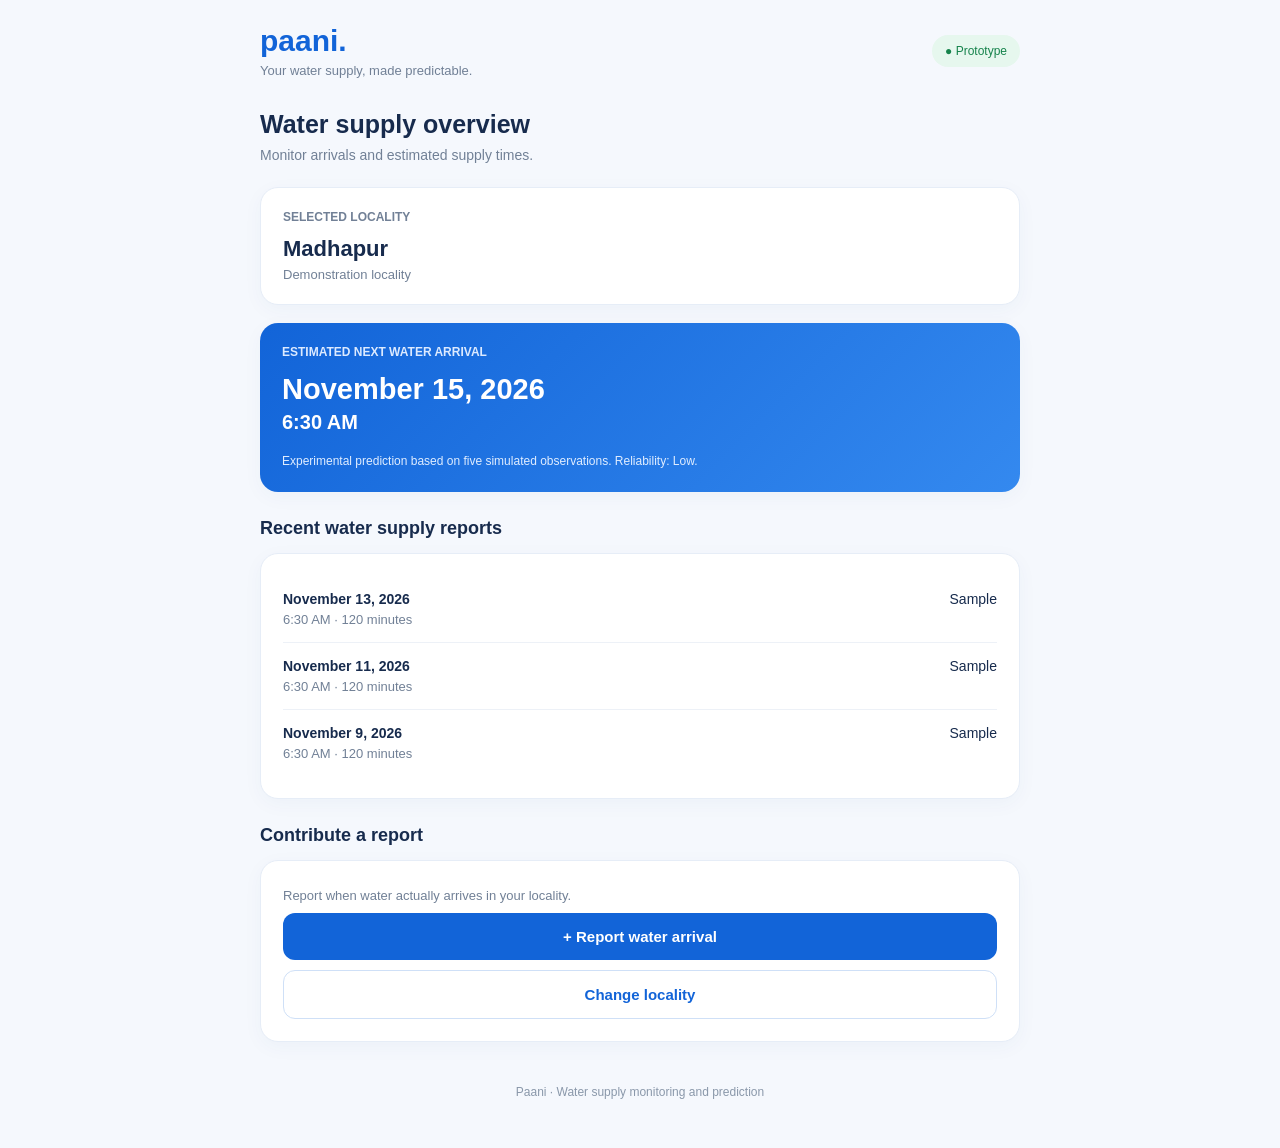
==== frontend/index.html @ 1136c748 "Create initial Paani frontend" ====
<!DOCTYPE html>
<html lang="en">
<head>
  <meta charset="UTF-8">
  <meta name="viewport" content="width=device-width, initial-scale=1.0">
  <meta name="theme-color" content="#f5f8fd">
  <title>Paani | Water Supply Tracker</title>

  <style>
    * {
      box-sizing: border-box;
      margin: 0;
      padding: 0;
    }

    body {
      font-family: Arial, sans-serif;
      background: #f5f8fd;
      color: #172b4d;
      padding: 24px 16px;
    }

    .container {
      max-width: 760px;
      margin: auto;
    }

    header {
      display: flex;
      justify-content: space-between;
      align-items: center;
      margin-bottom: 32px;
    }

    .brand {
      font-size: 30px;
      font-weight: bold;
      color: #1264d8;
    }

    .tagline, .muted {
      color: #718096;
      font-size: 13px;
      margin-top: 5px;
    }

    .status {
      background: #e6f7ee;
      color: #16834c;
      padding: 9px 13px;
      border-radius: 20px;
      font-size: 12px;
    }

    h1 {
      font-size: 25px;
      margin-bottom: 8px;
    }

    .intro {
      color: #718096;
      margin-bottom: 24px;
      font-size: 14px;
    }

    .card {
      background: white;
      border: 1px solid #e6edf7;
      border-radius: 18px;
      padding: 22px;
      margin-bottom: 18px;
      box-shadow: 0 5px 20px rgba(30,70,120,.04);
    }

    .label {
      color: #718096;
      font-size: 12px;
      font-weight: bold;
      margin-bottom: 12px;
    }

    .locality {
      font-size: 22px;
      font-weight: bold;
    }

    .prediction {
      background: linear-gradient(135deg, #1264d8, #3489ef);
      color: white;
      border: none;
    }

    .prediction .label {
      color: #dceaff;
    }

    .prediction h2 {
      font-size: 29px;
      margin: 14px 0 5px;
    }

    .time {
      font-size: 20px;
      font-weight: bold;
    }

    .note {
      color: #e0edff;
      font-size: 12px;
      line-height: 1.5;
      margin-top: 18px;
    }

    h3 {
      font-size: 18px;
      margin: 26px 0 14px;
    }

    .report {
      display: flex;
      justify-content: space-between;
      padding: 15px 0;
      border-bottom: 1px solid #edf1f7;
      font-size: 14px;
    }

    .report:last-child {
      border-bottom: none;
    }

    button {
      width: 100%;
      padding: 15px;
      background: #1264d8;
      color: white;
      border: none;
      border-radius: 12px;
      font-size: 15px;
      font-weight: bold;
      cursor: pointer;
      margin-top: 10px;
    }

    button.secondary {
      background: white;
      color: #1264d8;
      border: 1px solid #cfe0f7;
    }

    footer {
      text-align: center;
      color: #8a98aa;
      font-size: 12px;
      padding: 25px 0;
    }
  </style>
</head>

<body>
  <main class="container">

    <header>
      <div>
        <div class="brand">paani.</div>
        <div class="tagline">
          Your water supply, made predictable.
        </div>
      </div>
      <div class="status">● Prototype</div>
    </header>

    <section>
      <h1>Water supply overview</h1>
      <p class="intro">
        Monitor arrivals and estimated supply times.
      </p>
    </section>

    <section class="card">
      <div class="label">SELECTED LOCALITY</div>
      <div class="locality">Madhapur</div>
      <p class="muted">Demonstration locality</p>
    </section>

    <section class="card prediction">
      <div class="label">ESTIMATED NEXT WATER ARRIVAL</div>
      <h2>November 15, 2026</h2>
      <div class="time">6:30 AM</div>
      <p class="note">
        Experimental prediction based on five simulated
        observations. Reliability: Low.
      </p>
    </section>

    <h3>Recent water supply reports</h3>

    <section class="card">
      <div class="report">
        <div>
          <strong>November 13, 2026</strong>
          <p class="muted">6:30 AM · 120 minutes</p>
        </div>
        <span>Sample</span>
      </div>

      <div class="report">
        <div>
          <strong>November 11, 2026</strong>
          <p class="muted">6:30 AM · 120 minutes</p>
        </div>
        <span>Sample</span>
      </div>

      <div class="report">
        <div>
          <strong>November 9, 2026</strong>
          <p class="muted">6:30 AM · 120 minutes</p>
        </div>
        <span>Sample</span>
      </div>
    </section>

    <h3>Contribute a report</h3>

    <section class="card">
      <p class="muted">
        Report when water actually arrives in your locality.
      </p>

      <button onclick="alert('Report submission will be connected to the API soon.')">
        + Report water arrival
      </button>

      <button class="secondary"
        onclick="alert('Locality selection will be added soon.')">
        Change locality
      </button>
    </section>

    <footer>
      Paani · Water supply monitoring and prediction
    </footer>

  </main>
</body>
</html>
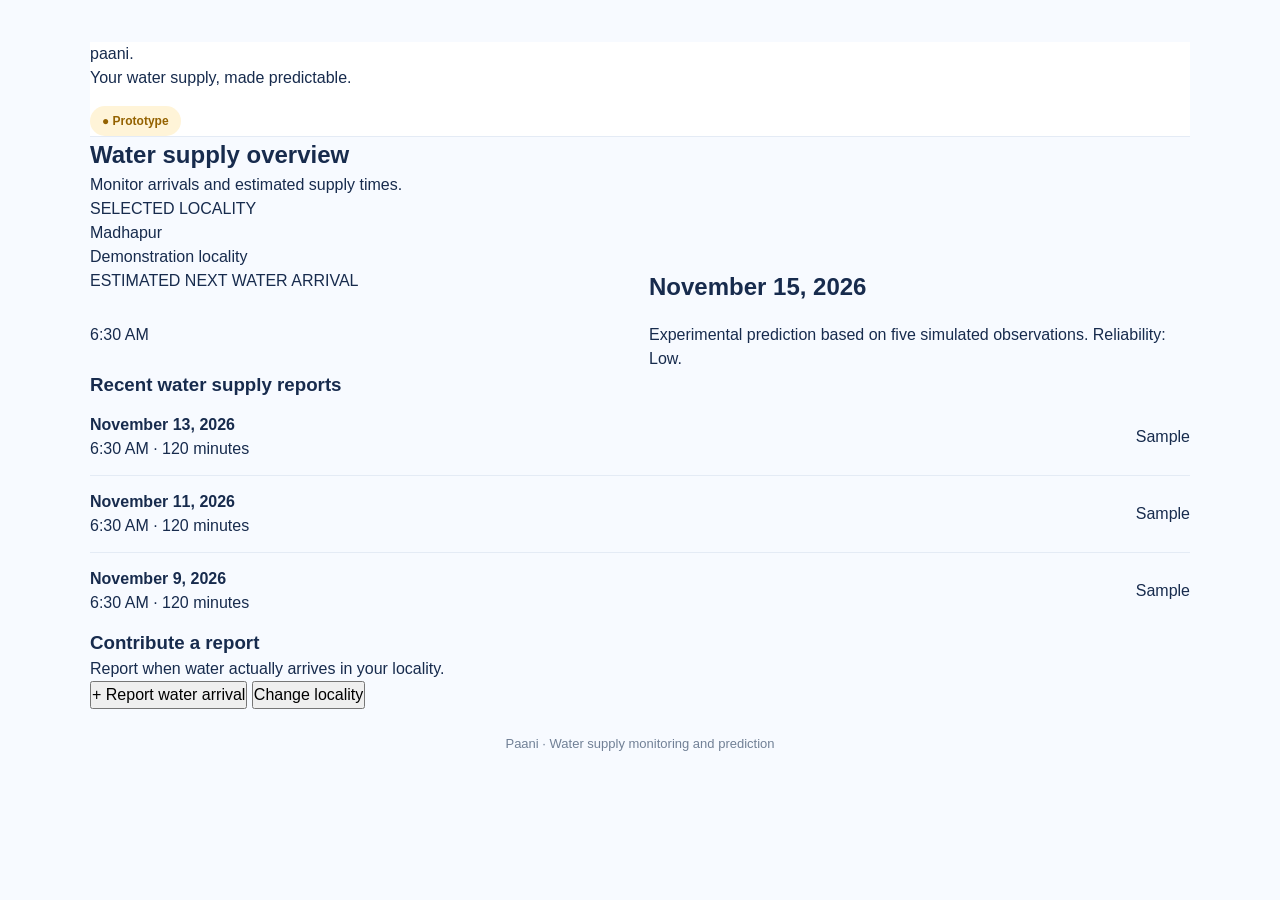
==== commit 6fbe5c56: "Connect external stylesheet" ====
--- a/frontend/index.html
+++ b/frontend/index.html
@@ -7,154 +7,7 @@
   <meta name="theme-color" content="#f5f8fd">
   <title>Paani | Water Supply Tracker</title>
 
-  <style>
-    * {
-      box-sizing: border-box;
-      margin: 0;
-      padding: 0;
-    }
-
-    body {
-      font-family: Arial, sans-serif;
-      background: #f5f8fd;
-      color: #172b4d;
-      padding: 24px 16px;
-    }
-
-    .container {
-      max-width: 760px;
-      margin: auto;
-    }
-
-    header {
-      display: flex;
-      justify-content: space-between;
-      align-items: center;
-      margin-bottom: 32px;
-    }
-
-    .brand {
-      font-size: 30px;
-      font-weight: bold;
-      color: #1264d8;
-    }
-
-    .tagline, .muted {
-      color: #718096;
-      font-size: 13px;
-      margin-top: 5px;
-    }
-
-    .status {
-      background: #e6f7ee;
-      color: #16834c;
-      padding: 9px 13px;
-      border-radius: 20px;
-      font-size: 12px;
-    }
-
-    h1 {
-      font-size: 25px;
-      margin-bottom: 8px;
-    }
-
-    .intro {
-      color: #718096;
-      margin-bottom: 24px;
-      font-size: 14px;
-    }
-
-    .card {
-      background: white;
-      border: 1px solid #e6edf7;
-      border-radius: 18px;
-      padding: 22px;
-      margin-bottom: 18px;
-      box-shadow: 0 5px 20px rgba(30,70,120,.04);
-    }
-
-    .label {
-      color: #718096;
-      font-size: 12px;
-      font-weight: bold;
-      margin-bottom: 12px;
-    }
-
-    .locality {
-      font-size: 22px;
-      font-weight: bold;
-    }
-
-    .prediction {
-      background: linear-gradient(135deg, #1264d8, #3489ef);
-      color: white;
-      border: none;
-    }
-
-    .prediction .label {
-      color: #dceaff;
-    }
-
-    .prediction h2 {
-      font-size: 29px;
-      margin: 14px 0 5px;
-    }
-
-    .time {
-      font-size: 20px;
-      font-weight: bold;
-    }
-
-    .note {
-      color: #e0edff;
-      font-size: 12px;
-      line-height: 1.5;
-      margin-top: 18px;
-    }
-
-    h3 {
-      font-size: 18px;
-      margin: 26px 0 14px;
-    }
-
-    .report {
-      display: flex;
-      justify-content: space-between;
-      padding: 15px 0;
-      border-bottom: 1px solid #edf1f7;
-      font-size: 14px;
-    }
-
-    .report:last-child {
-      border-bottom: none;
-    }
-
-    button {
-      width: 100%;
-      padding: 15px;
-      background: #1264d8;
-      color: white;
-      border: none;
-      border-radius: 12px;
-      font-size: 15px;
-      font-weight: bold;
-      cursor: pointer;
-      margin-top: 10px;
-    }
-
-    button.secondary {
-      background: white;
-      color: #1264d8;
-      border: 1px solid #cfe0f7;
-    }
-
-    footer {
-      text-align: center;
-      color: #8a98aa;
-      font-size: 12px;
-      padding: 25px 0;
-    }
-  </style>
+ <link rel="stylesheet" href="style.css">
 </head>
 
 <body>
--- a/frontend/style.css
+++ b/frontend/style.css
@@ -0,0 +1,221 @@
+
+* {
+    box-sizing: border-box;
+    margin: 0;
+    padding: 0;
+}
+
+:root {
+    --blue: #1769e0;
+    --dark-blue: #104da8;
+    --light-blue: #edf5ff;
+    --background: #f7faff;
+    --text: #172b4d;
+    --muted: #718096;
+    --white: #ffffff;
+    --border: #e4ebf5;
+    --green: #16865c;
+}
+
+body {
+    font-family: -apple-system, BlinkMacSystemFont, "Segoe UI", sans-serif;
+    background: var(--background);
+    color: var(--text);
+    line-height: 1.5;
+}
+
+button, select, input {
+    font: inherit;
+}
+
+button {
+    cursor: pointer;
+}
+
+.container {
+    width: min(1100px, 92%);
+    margin: 0 auto;
+}
+
+header {
+    background: var(--white);
+    border-bottom: 1px solid var(--border);
+}
+
+.navbar {
+    min-height: 72px;
+    display: flex;
+    align-items: center;
+    justify-content: space-between;
+    gap: 20px;
+}
+
+.logo {
+    color: var(--blue);
+    font-size: 25px;
+    font-weight: 800;
+    letter-spacing: -1px;
+}
+
+.nav-label {
+    color: var(--muted);
+    font-size: 14px;
+}
+
+main {
+    padding: 42px 0 60px;
+}
+
+.hero {
+    margin-bottom: 28px;
+}
+
+.hero h1 {
+    font-size: clamp(28px, 5vw, 40px);
+    letter-spacing: -1.5px;
+    margin-bottom: 8px;
+}
+
+.hero p {
+    color: var(--muted);
+}
+
+.panel {
+    background: var(--white);
+    border: 1px solid var(--border);
+    border-radius: 18px;
+    padding: 24px;
+    margin-bottom: 22px;
+    box-shadow: 0 5px 20px rgba(25, 55, 100, 0.04);
+}
+
+.panel h2 {
+    font-size: 19px;
+    margin-bottom: 16px;
+}
+
+.locality-select {
+    width: 100%;
+    max-width: 360px;
+    padding: 13px 14px;
+    border: 1px solid var(--border);
+    border-radius: 10px;
+    background: var(--white);
+    color: var(--text);
+}
+
+.prediction {
+    display: grid;
+    grid-template-columns: repeat(2, minmax(0, 1fr));
+    gap: 18px;
+}
+
+.prediction-item {
+    background: var(--light-blue);
+    border-radius: 14px;
+    padding: 20px;
+}
+
+.prediction-item span {
+    display: block;
+    color: var(--muted);
+    font-size: 13px;
+    margin-bottom: 8px;
+}
+
+.prediction-item strong {
+    font-size: clamp(20px, 4vw, 27px);
+    color: var(--blue);
+}
+
+.status {
+    display: inline-block;
+    margin-top: 16px;
+    padding: 6px 12px;
+    border-radius: 30px;
+    background: #fff4d8;
+    color: #946200;
+    font-size: 12px;
+    font-weight: 700;
+}
+
+.report-form {
+    display: grid;
+    gap: 14px;
+    max-width: 500px;
+}
+
+.report-form label {
+    font-size: 14px;
+    font-weight: 600;
+}
+
+.report-form input,
+.report-form select {
+    width: 100%;
+    padding: 12px;
+    border: 1px solid var(--border);
+    border-radius: 9px;
+    background: var(--white);
+}
+
+.primary-button {
+    background: var(--blue);
+    color: var(--white);
+    border: 0;
+    border-radius: 10px;
+    padding: 13px 18px;
+    font-weight: 700;
+}
+
+.primary-button:hover {
+    background: var(--dark-blue);
+}
+
+.report-list {
+    display: grid;
+    gap: 12px;
+}
+
+.report {
+    display: flex;
+    justify-content: space-between;
+    align-items: center;
+    gap: 12px;
+    padding: 14px 0;
+    border-bottom: 1px solid var(--border);
+}
+
+.report:last-child {
+    border-bottom: 0;
+}
+
+.report small {
+    color: var(--muted);
+}
+
+footer {
+    text-align: center;
+    color: var(--muted);
+    font-size: 13px;
+    padding: 25px 0;
+}
+
+@media (max-width: 600px) {
+    main {
+        padding-top: 28px;
+    }
+
+    .panel {
+        padding: 18px;
+    }
+
+    .prediction {
+        grid-template-columns: 1fr;
+    }
+
+    .report {
+        align-items: flex-start;
+        flex-direction: column;
+    }
+}
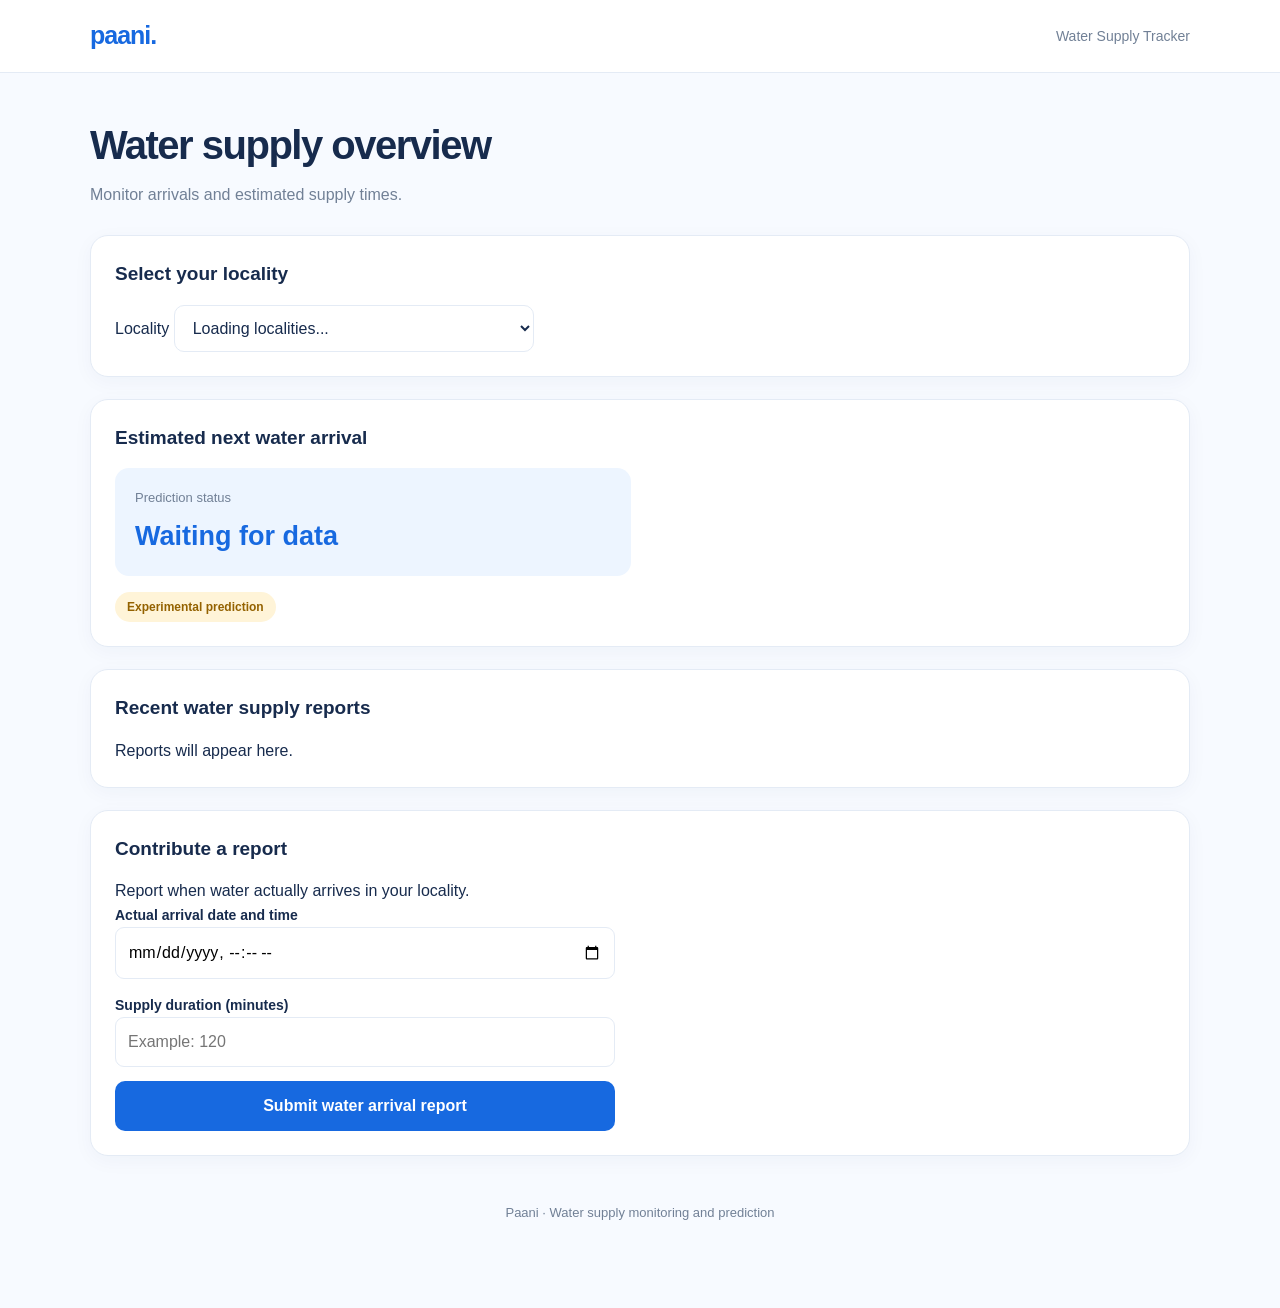
==== commit 86fc41bd: "Build interactive Paani frontend structure" ====
--- a/frontend/index.html
+++ b/frontend/index.html
@@ -2,99 +2,93 @@
 <!DOCTYPE html>
 <html lang="en">
 <head>
-  <meta charset="UTF-8">
-  <meta name="viewport" content="width=device-width, initial-scale=1.0">
-  <meta name="theme-color" content="#f5f8fd">
-  <title>Paani | Water Supply Tracker</title>
-
- <link rel="stylesheet" href="style.css">
+    <meta charset="UTF-8">
+    <meta name="viewport" content="width=device-width, initial-scale=1.0">
+    <meta name="theme-color" content="#f7faff">
+    <title>Paani | Water Supply Tracker</title>
+    <link rel="stylesheet" href="style.css">
 </head>
 
 <body>
-  <main class="container">
-
     <header>
-      <div>
-        <div class="brand">paani.</div>
-        <div class="tagline">
-          Your water supply, made predictable.
-        </div>
-      </div>
-      <div class="status">● Prototype</div>
+        <nav class="navbar container">
+            <div class="logo">paani.</div>
+            <div class="nav-label">Water Supply Tracker</div>
+        </nav>
     </header>
 
-    <section>
-      <h1>Water supply overview</h1>
-      <p class="intro">
-        Monitor arrivals and estimated supply times.
-      </p>
-    </section>
+    <main class="container">
 
-    <section class="card">
-      <div class="label">SELECTED LOCALITY</div>
-      <div class="locality">Madhapur</div>
-      <p class="muted">Demonstration locality</p>
-    </section>
+        <section class="hero">
+            <h1>Water supply overview</h1>
+            <p>Monitor arrivals and estimated supply times.</p>
+        </section>
 
-    <section class="card prediction">
-      <div class="label">ESTIMATED NEXT WATER ARRIVAL</div>
-      <h2>November 15, 2026</h2>
-      <div class="time">6:30 AM</div>
-      <p class="note">
-        Experimental prediction based on five simulated
-        observations. Reliability: Low.
-      </p>
-    </section>
+        <section class="panel">
+            <h2>Select your locality</h2>
+            <label for="locality-select">Locality</label>
+            <select id="locality-select" class="locality-select">
+                <option value="">Loading localities...</option>
+            </select>
+        </section>
 
-    <h3>Recent water supply reports</h3>
+        <section class="panel">
+            <h2>Estimated next water arrival</h2>
 
-    <section class="card">
-      <div class="report">
-        <div>
-          <strong>November 13, 2026</strong>
-          <p class="muted">6:30 AM · 120 minutes</p>
-        </div>
-        <span>Sample</span>
-      </div>
+            <div id="prediction" class="prediction">
+                <div class="prediction-item">
+                    <span>Prediction status</span>
+                    <strong>Waiting for data</strong>
+                </div>
+            </div>
 
-      <div class="report">
-        <div>
-          <strong>November 11, 2026</strong>
-          <p class="muted">6:30 AM · 120 minutes</p>
-        </div>
-        <span>Sample</span>
-      </div>
+            <div class="status">Experimental prediction</div>
+        </section>
 
-      <div class="report">
-        <div>
-          <strong>November 9, 2026</strong>
-          <p class="muted">6:30 AM · 120 minutes</p>
-        </div>
-        <span>Sample</span>
-      </div>
-    </section>
+        <section class="panel">
+            <h2>Recent water supply reports</h2>
+            <div id="reports" class="report-list">
+                <p>Reports will appear here.</p>
+            </div>
+        </section>
 
-    <h3>Contribute a report</h3>
+        <section class="panel">
+            <h2>Contribute a report</h2>
+            <p>Report when water actually arrives in your locality.</p>
 
-    <section class="card">
-      <p class="muted">
-        Report when water actually arrives in your locality.
-      </p>
+            <form id="report-form" class="report-form">
 
-      <button onclick="alert('Report submission will be connected to the API soon.')">
-        + Report water arrival
-      </button>
+                <div>
+                    <label for="arrival-time">Actual arrival date and time</label>
+                    <input
+                        type="datetime-local"
+                        id="arrival-time"
+                        required
+                    >
+                </div>
 
-      <button class="secondary"
-        onclick="alert('Locality selection will be added soon.')">
-        Change locality
-      </button>
-    </section>
+                <div>
+                    <label for="duration">Supply duration (minutes)</label>
+                    <input
+                        type="number"
+                        id="duration"
+                        min="1"
+                        required
+                        placeholder="Example: 120"
+                    >
+                </div>
 
-    <footer>
-      Paani · Water supply monitoring and prediction
-    </footer>
+                <button type="submit" class="primary-button">
+                    Submit water arrival report
+                </button>
 
-  </main>
+            </form>
+        </section>
+
+        <footer>
+            Paani · Water supply monitoring and prediction
+        </footer>
+
+    </main>
 </body>
 </html>
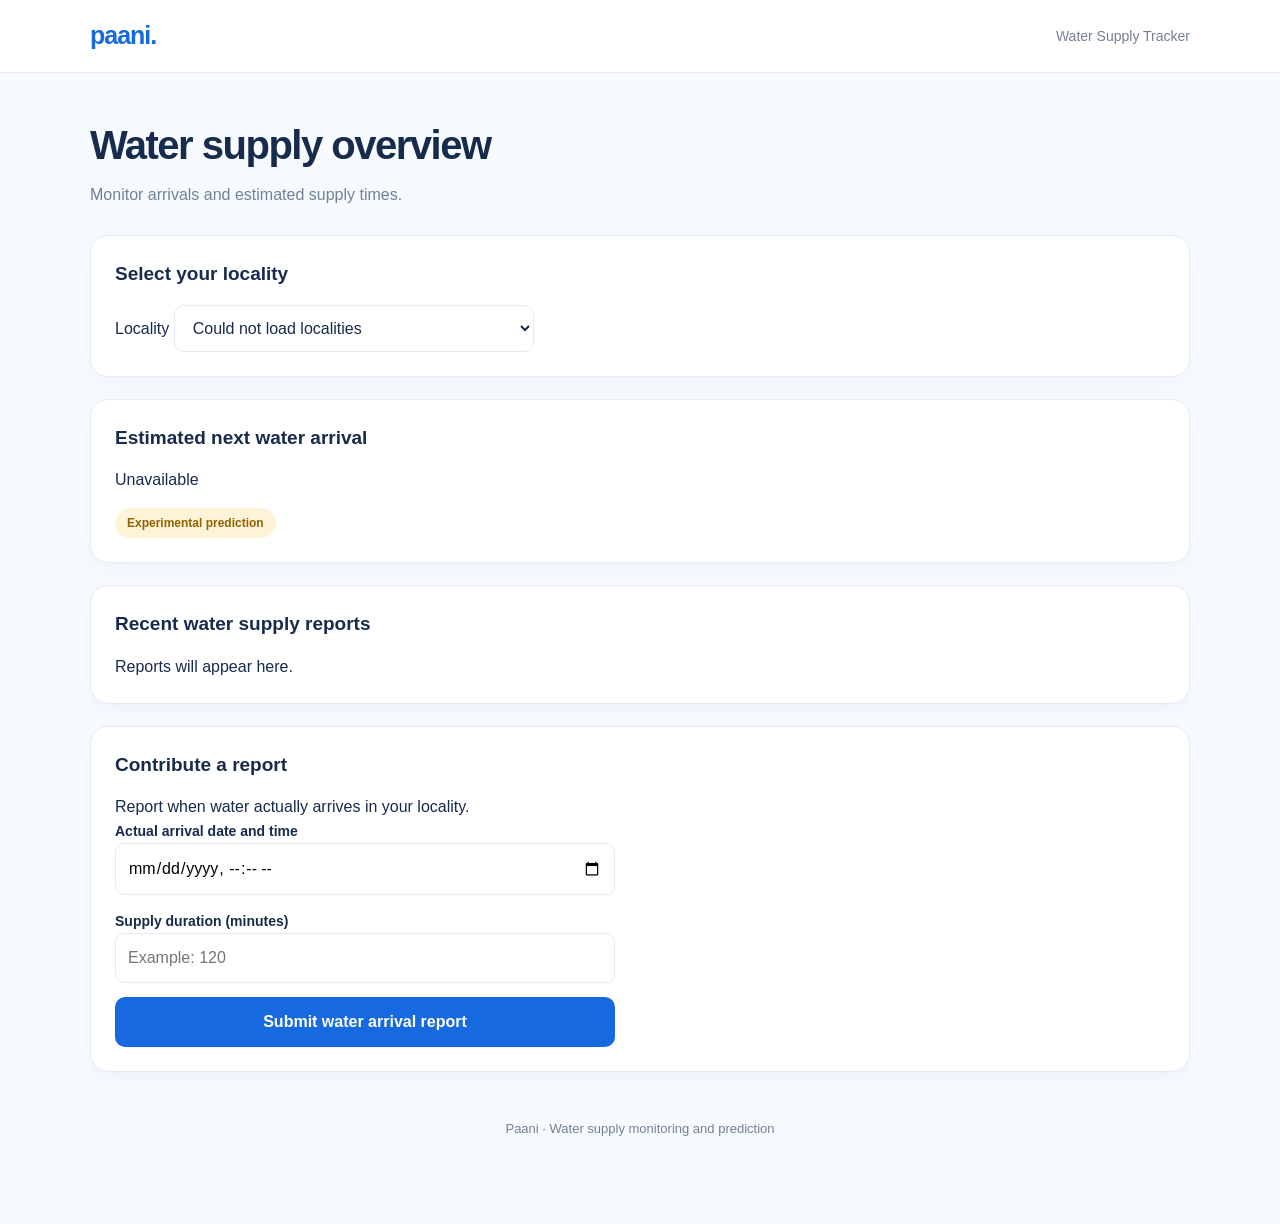
==== commit 21930ae7: "Link frontend JavaScript" ====
--- a/frontend/index.html
+++ b/frontend/index.html
@@ -90,5 +90,6 @@
         </footer>
 
     </main>
+    <script src="script.js" defer></script>
 </body>
 </html>
